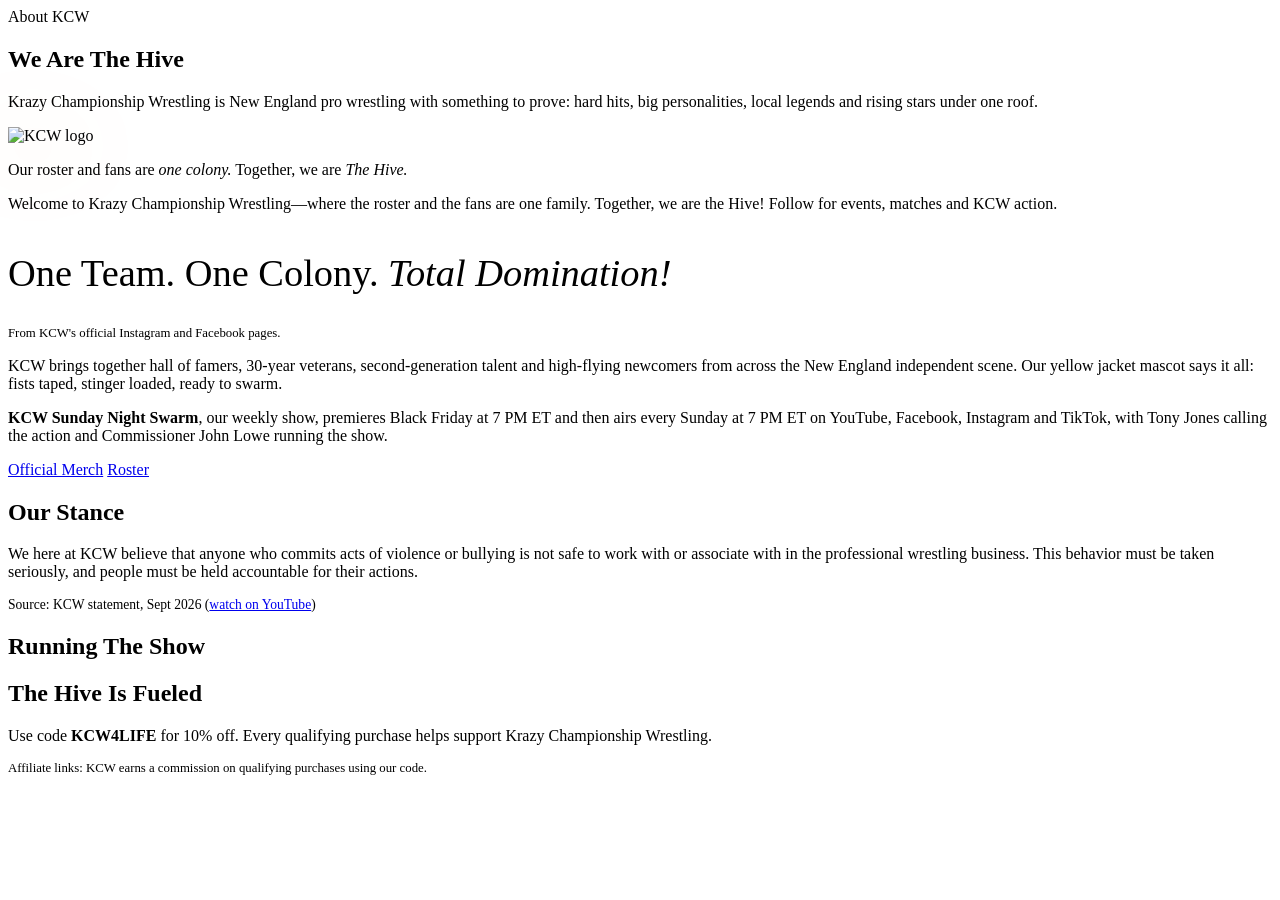
==== about.html @ 931f8c02 "Add remaining HTML pages" ====
<!doctype html>
<html lang="en"><head>
<meta charset="utf-8"><meta name="viewport" content="width=device-width,initial-scale=1">
<title>About | KCW Krazy Championship Wrestling</title>
<meta name="description" content="KCW Krazy Championship Wrestling: New England pro wrestling. Our roster and fans are one colony. Together, we are The Hive.">
<meta property="og:title" content="About | KCW Krazy Championship Wrestling"><meta property="og:description" content="KCW Krazy Championship Wrestling: New England pro wrestling. Our roster and fans are one colony. Together, we are The Hive."><meta property="og:image" content="assets/img/og-image.jpg">
<meta name="theme-color" content="#070707">
<link rel="icon" href="favicon.ico" sizes="any"><link rel="icon" type="image/png" href="assets/img/favicon-32.png"><link rel="apple-touch-icon" href="assets/img/favicon-180.png">
<link rel="preconnect" href="https://fonts.googleapis.com"><link rel="preconnect" href="https://fonts.gstatic.com" crossorigin>
<link href="https://fonts.googleapis.com/css2?family=Anton&family=Oswald:wght@400;500;600&family=Inter:wght@400;600&display=swap" rel="stylesheet">
<link rel="stylesheet" href="css/style.css">
</head>
<body data-page="about">

<section class="page-hero"><div class="wrap"><div class="eyebrow">About KCW</div><h1>We Are <span class="gold">The Hive</span></h1>
<p>Krazy Championship Wrestling is New England pro wrestling with something to prove: hard hits, big personalities, local legends and rising stars under one roof.</p></div></section>
<section class="block"><div class="wrap two" style="align-items:center">
  <div><img src="assets/img/kcw-logo.png" alt="KCW logo" style="max-height:520px;margin:auto;filter:drop-shadow(0 10px 40px rgba(255,140,0,.3))"></div>
  <div>
    <p class="quote">Our roster and fans are <em>one colony.</em> Together, we are <em>The Hive.</em></p>
    <p>Welcome to Krazy Championship Wrestling—where the roster and the fans are one family. Together, we are the Hive! Follow for events, matches and KCW action.</p>
    <p class="quote" style="font-size:clamp(1.5rem,3.2vw,2.4rem)">One Team. One Colony. <em>Total Domination!</em></p>
    <p class="muted" style="font-size:.8rem;margin-top:-8px">From KCW's official Instagram and Facebook pages.</p>
    <p>KCW brings together hall of famers, 30-year veterans, second-generation talent and high-flying newcomers from across the New England independent scene. Our yellow jacket mascot says it all: fists taped, stinger loaded, ready to swarm.</p>
    <p><b class="gold">KCW Sunday Night Swarm</b>, our weekly show, premieres Black Friday at 7 PM ET and then airs every Sunday at 7 PM ET on YouTube, Facebook, Instagram and TikTok, with Tony Jones calling the action and Commissioner John Lowe running the show.</p>
    <p><a class="btn" href="https://krazy-championship-wrestling.myspreadshop.com" target="_blank" rel="noopener">Official Merch</a> <a class="btn ghost" href="roster.html">Roster</a></p>
  </div>
</div></section>
<section class="block" style="padding-top:0"><div class="wrap panel">
  <h2>Our <span class="gold">Stance</span></h2>
  <p>We here at KCW believe that anyone who commits acts of violence or bullying is not safe to work with or associate with in the professional wrestling business. This behavior must be taken seriously, and people must be held accountable for their actions.</p>
  <p class="muted" style="font-size:.85rem">Source: KCW statement, Sept 2026 (<a href="https://www.youtube.com/watch?v=1FEtsYCvEhE" target="_blank" rel="noopener">watch on YouTube</a>)</p>
</div></section>
<section class="block" style="padding-top:0"><div class="wrap">
  <div class="section-head"><h2>Running <span class="gold">The Show</span></h2></div>
  <div class="grid roster-grid" id="about-staff"></div>
</div></section>
<section class="block" style="padding-top:0"><div class="wrap">
  <div class="section-head"><h2>The Hive Is <span class="gold">Fueled</span></h2></div>
  <p>Use code <b class="gold">KCW4LIFE</b> for 10% off. Every qualifying purchase helps support Krazy Championship Wrestling.</p>
  <div class="socials" id="about-sponsors"></div>
  <p class="muted" style="font-size:.8rem">Affiliate links: KCW earns a commission on qualifying purchases using our code.</p>
</div></section>

<script src="data/site.js"></script>
<script src="data/roster.js"></script>
<script src="js/main.js"></script>
</body></html>
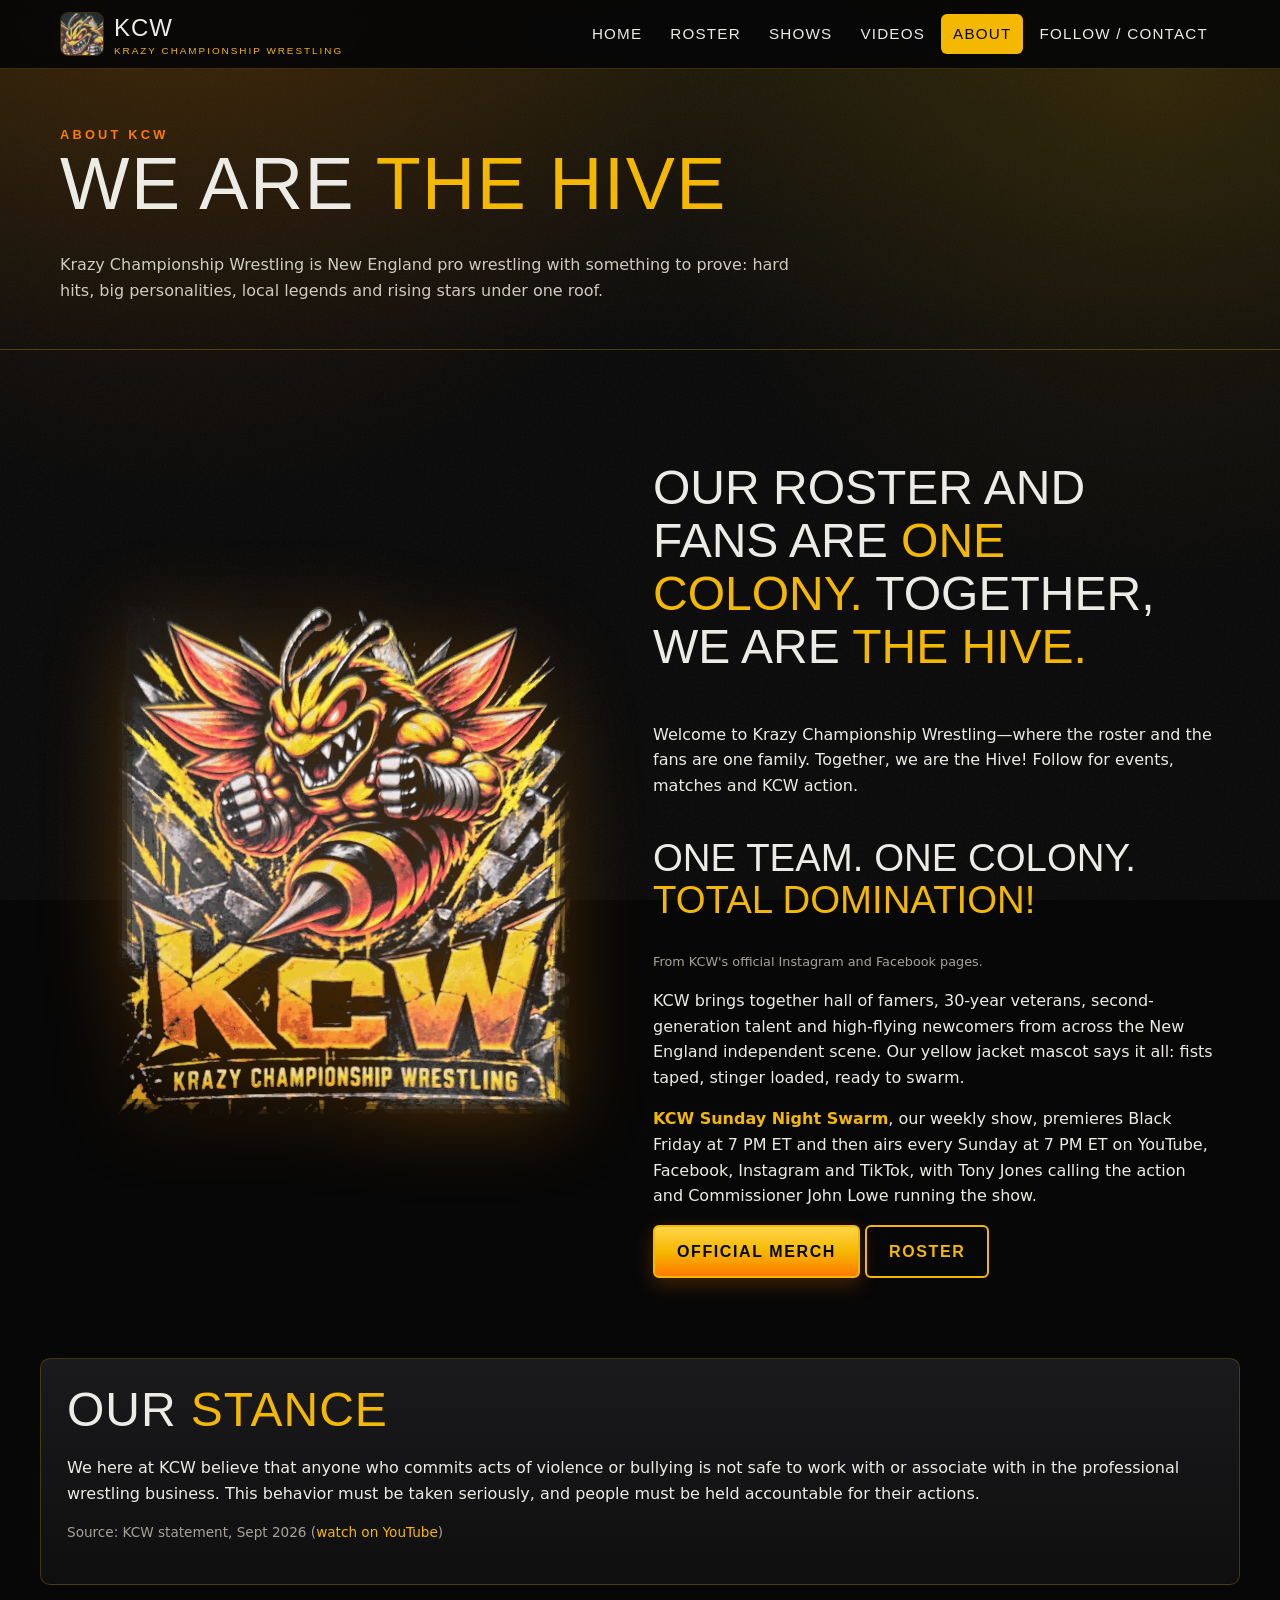
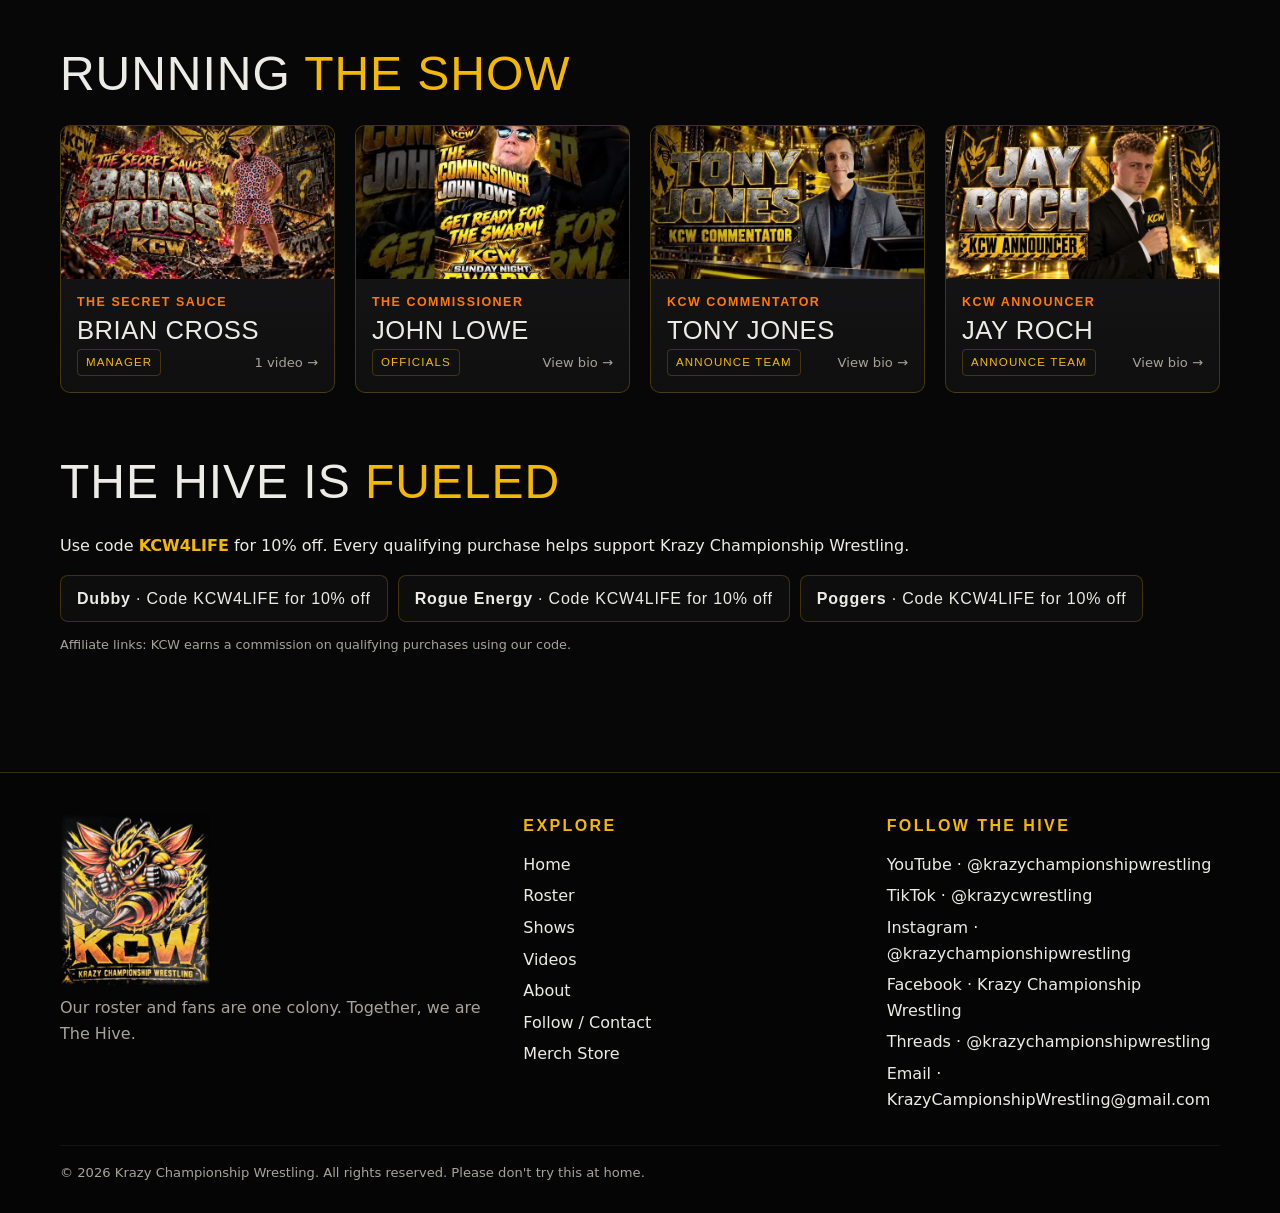
==== commit 5630b222: "Add merch page and updated site markup" ====
--- a/about.html
+++ b/about.html
@@ -23,7 +23,7 @@
     <p class="muted" style="font-size:.8rem;margin-top:-8px">From KCW's official Instagram and Facebook pages.</p>
     <p>KCW brings together hall of famers, 30-year veterans, second-generation talent and high-flying newcomers from across the New England independent scene. Our yellow jacket mascot says it all: fists taped, stinger loaded, ready to swarm.</p>
     <p><b class="gold">KCW Sunday Night Swarm</b>, our weekly show, premieres Black Friday at 7 PM ET and then airs every Sunday at 7 PM ET on YouTube, Facebook, Instagram and TikTok, with Tony Jones calling the action and Commissioner John Lowe running the show.</p>
-    <p><a class="btn" href="https://krazy-championship-wrestling.myspreadshop.com" target="_blank" rel="noopener">Official Merch</a> <a class="btn ghost" href="roster.html">Roster</a></p>
+    <p><a class="btn" href="merch.html">Official Merch</a> <a class="btn ghost" href="roster.html">Roster</a></p>
   </div>
 </div></section>
 <section class="block" style="padding-top:0"><div class="wrap panel">
--- a/css/style.css
+++ b/css/style.css
@@ -0,0 +1,193 @@
+:root{
+  --black:#070707; --coal:#0f0f10; --steel:#1a1a1c; --steel2:#26262a;
+  --gold:#f5b800; --gold2:#ffd54a; --orange:#ff7a00; --red:#e0321c;
+  --text:#ecebe6; --muted:#a7a399; --line:rgba(245,184,0,.22);
+  --display:"Anton","Bebas Neue",Impact,"Arial Narrow",sans-serif;
+  --cond:"Oswald","Arial Narrow",Arial,sans-serif;
+  --body:"Inter",system-ui,-apple-system,Segoe UI,Roboto,Arial,sans-serif;
+  --r:10px; --max:1200px;
+}
+*{box-sizing:border-box}
+html{scroll-behavior:smooth}
+body{margin:0;background:var(--black);color:var(--text);font-family:var(--body);line-height:1.6;
+  background-image:
+    radial-gradient(circle at 15% -10%,rgba(255,122,0,.16),transparent 40%),
+    radial-gradient(circle at 90% 10%,rgba(245,184,0,.10),transparent 35%),
+    url("data:image/svg+xml,%3Csvg xmlns='http://www.w3.org/2000/svg' width='160' height='160'%3E%3Cfilter id='n'%3E%3CfeTurbulence type='fractalNoise' baseFrequency='.9' numOctaves='2'/%3E%3CfeColorMatrix values='0 0 0 0 1 0 0 0 0 1 0 0 0 0 1 0 0 0 .05 0'/%3E%3C/filter%3E%3Crect width='100%25' height='100%25' filter='url(%23n)'/%3E%3C/svg%3E");
+  background-attachment:fixed}
+img{max-width:100%;display:block}
+a{color:var(--gold);text-decoration:none}
+a:hover{color:var(--gold2)}
+.wrap{max-width:var(--max);margin:0 auto;padding:0 20px}
+h1,h2,h3{font-family:var(--display);font-weight:400;letter-spacing:.02em;line-height:1.05;margin:0 0 .4em;text-transform:uppercase}
+h1{font-size:clamp(2.4rem,6vw,4.6rem)}
+h2{font-size:clamp(1.9rem,4vw,3rem)}
+h3{font-size:1.4rem}
+.gold{color:var(--gold)}
+.eyebrow{font-family:var(--cond);text-transform:uppercase;letter-spacing:.25em;font-size:.8rem;color:var(--orange);font-weight:600}
+.muted{color:var(--muted)}
+
+/* header */
+.site-header{position:sticky;top:0;z-index:50;background:rgba(7,7,7,.92);backdrop-filter:blur(8px);border-bottom:1px solid var(--line)}
+.site-header .wrap{display:flex;align-items:center;justify-content:space-between;height:68px}
+.brand{display:flex;align-items:center;gap:10px;color:var(--text)}
+.brand img{width:44px;height:44px;border-radius:8px;object-fit:cover;border:1px solid var(--line)}
+.brand span{font-family:var(--display);font-size:1.5rem;letter-spacing:.04em}
+.brand small{display:block;font-family:var(--cond);font-size:.62rem;letter-spacing:.2em;color:var(--gold);margin-top:-4px}
+.nav{display:flex;gap:4px}
+.nav a{font-family:var(--cond);text-transform:uppercase;letter-spacing:.08em;font-weight:500;color:var(--text);padding:8px 12px;border-radius:6px;font-size:.95rem}
+.nav a:hover,.nav a.active{color:var(--black);background:var(--gold)}
+.menu-btn{display:none;background:none;border:1px solid var(--line);color:var(--gold);font-size:1.4rem;border-radius:6px;padding:4px 10px;cursor:pointer}
+@media(max-width:900px){
+  .menu-btn{display:block}
+  .nav{display:none;position:absolute;top:68px;left:0;right:0;flex-direction:column;background:#0b0b0b;border-bottom:1px solid var(--line);padding:10px 16px}
+  .nav.open{display:flex}
+  .nav a{padding:12px}
+}
+
+/* buttons */
+.btn{display:inline-flex;align-items:center;gap:8px;font-family:var(--cond);text-transform:uppercase;letter-spacing:.1em;font-weight:600;padding:12px 22px;border-radius:6px;border:2px solid var(--gold);color:var(--black);background:linear-gradient(180deg,var(--gold2),var(--gold) 50%,var(--orange));box-shadow:0 6px 20px rgba(255,122,0,.25);transition:transform .15s}
+.btn:hover{transform:translateY(-2px);color:var(--black)}
+.btn.ghost{background:transparent;color:var(--gold);box-shadow:none}
+.btn.ghost:hover{background:rgba(245,184,0,.1);color:var(--gold2)}
+
+/* hero */
+.hero{position:relative;overflow:hidden;border-bottom:1px solid var(--line)}
+.hero::before{content:"";position:absolute;inset:0;background:url("../assets/img/kcw-banner.jpg") center/cover;opacity:.18;filter:blur(2px)}
+.hero::after{content:"";position:absolute;inset:0;background:linear-gradient(180deg,rgba(7,7,7,.3),var(--black))}
+.hero .wrap{position:relative;z-index:1;display:grid;grid-template-columns:1.05fr 1fr;gap:30px;align-items:center;padding-top:40px;padding-bottom:60px}
+.hero-logo{filter:drop-shadow(0 10px 40px rgba(255,140,0,.35));max-height:560px;margin:auto}
+.hero p.lead{font-size:1.2rem;color:#d8d5cc;max-width:34em}
+.hero .actions{display:flex;flex-wrap:wrap;gap:12px;margin-top:22px}
+@media(max-width:860px){.hero .wrap{grid-template-columns:1fr;text-align:center}.hero .actions{justify-content:center}.hero-logo{max-height:380px}.hero p.lead{margin:0 auto}}
+
+/* sections */
+section.block{padding:64px 0}
+.section-head{display:flex;justify-content:space-between;align-items:end;gap:20px;margin-bottom:26px;flex-wrap:wrap}
+.section-head h2{margin:0}
+.stripe{height:6px;background:repeating-linear-gradient(135deg,var(--gold) 0 18px,#000 18px 36px);opacity:.9}
+.page-hero{padding:56px 0 30px;border-bottom:1px solid var(--line);background:linear-gradient(180deg,rgba(245,184,0,.07),transparent)}
+.page-hero p{max-width:46em;color:#cfcbc1}
+
+/* cards */
+.grid{display:grid;gap:20px}
+.roster-grid{grid-template-columns:repeat(auto-fill,minmax(260px,1fr))}
+.card{background:linear-gradient(180deg,var(--steel),var(--coal));border:1px solid var(--line);border-radius:var(--r);overflow:hidden;position:relative;transition:transform .2s,box-shadow .2s,border-color .2s;color:var(--text);display:flex;flex-direction:column}
+.card:hover{transform:translateY(-4px);border-color:var(--gold);box-shadow:0 12px 36px rgba(245,184,0,.18);color:var(--text)}
+.card .ph{aspect-ratio:16/9;background:#000;overflow:hidden;position:relative}
+.card .ph img{width:100%;height:100%;object-fit:cover;transition:transform .4s}
+.card:hover .ph img{transform:scale(1.05)}
+.card .body{padding:14px 16px 16px;flex:1;display:flex;flex-direction:column}
+.card .nick{font-family:var(--cond);text-transform:uppercase;letter-spacing:.12em;color:var(--orange);font-size:.78rem;font-weight:600;min-height:1.2em}
+.card h3{margin:.15em 0 .2em;font-size:1.6rem}
+.card .meta{margin-top:auto;display:flex;justify-content:space-between;align-items:center;font-size:.82rem;color:var(--muted)}
+.tag{display:inline-block;font-family:var(--cond);text-transform:uppercase;letter-spacing:.1em;font-size:.72rem;padding:3px 8px;border-radius:4px;border:1px solid var(--line);color:var(--gold)}
+.tag.kcw{background:var(--gold);color:#000;border-color:var(--gold)}
+.placeholder-photo{width:100%;height:100%;display:flex;flex-direction:column;align-items:center;justify-content:center;gap:8px;background:repeating-linear-gradient(135deg,#141414 0 14px,#101010 14px 28px);color:var(--muted);font-family:var(--cond);letter-spacing:.15em;text-transform:uppercase;font-size:.85rem}
+.placeholder-photo svg{width:64px;height:64px;opacity:.5}
+
+/* filter */
+.filters{display:flex;flex-wrap:wrap;gap:8px;margin:0 0 24px}
+.filters button{font-family:var(--cond);text-transform:uppercase;letter-spacing:.1em;background:transparent;color:var(--text);border:1px solid var(--line);border-radius:999px;padding:8px 16px;cursor:pointer;font-size:.9rem}
+.filters button.on,.filters button:hover{background:var(--gold);color:#000;border-color:var(--gold)}
+.search{background:#0c0c0c;border:1px solid var(--line);color:var(--text);border-radius:999px;padding:9px 16px;font-size:.95rem;min-width:220px}
+
+/* event */
+.event{display:grid;grid-template-columns:120px 1fr auto;gap:20px;align-items:center;background:linear-gradient(90deg,rgba(245,184,0,.08),transparent);border:1px solid var(--line);border-left:5px solid var(--gold);border-radius:var(--r);padding:18px 20px;margin-bottom:14px}
+.event .date{text-align:center;font-family:var(--display);line-height:1}
+.event .date .m{color:var(--orange);font-size:1.1rem;letter-spacing:.1em}
+.event .date .d{font-size:3rem}
+.event .date .w{font-family:var(--cond);font-size:.8rem;color:var(--muted);letter-spacing:.15em;text-transform:uppercase}
+.event h3{margin:0 0 4px}
+@media(max-width:700px){.event{grid-template-columns:80px 1fr}.event .date .d{font-size:2.3rem}.event .cta{grid-column:1/-1}}
+.countdown{display:flex;gap:10px;margin:14px 0}
+.countdown div{background:#000;border:1px solid var(--line);border-radius:8px;padding:8px 12px;text-align:center;min-width:70px}
+.countdown b{display:block;font-family:var(--display);font-size:2rem;color:var(--gold);line-height:1}
+.countdown span{font-family:var(--cond);font-size:.7rem;letter-spacing:.15em;text-transform:uppercase;color:var(--muted)}
+
+/* video */
+.video-grid{grid-template-columns:repeat(auto-fill,minmax(300px,1fr))}
+.yt{position:relative;aspect-ratio:16/9;background:#000;border-radius:8px;overflow:hidden;cursor:pointer;border:1px solid var(--line)}
+.yt.short{aspect-ratio:9/16;max-height:520px}
+.yt img{width:100%;height:100%;object-fit:cover;opacity:.85;transition:opacity .2s}
+.yt:hover img{opacity:1}
+.yt .play{position:absolute;inset:0;margin:auto;width:68px;height:48px;background:var(--red);border-radius:12px;display:flex;align-items:center;justify-content:center;box-shadow:0 4px 18px rgba(0,0,0,.6)}
+.yt .play::after{content:"";border-left:18px solid #fff;border-top:11px solid transparent;border-bottom:11px solid transparent;margin-left:4px}
+.yt iframe{position:absolute;inset:0;width:100%;height:100%;border:0}
+.vcap{padding:10px 2px 0}
+.vcap b{display:block;font-family:var(--cond);font-weight:500;font-size:1.02rem;line-height:1.3}
+.vcap small{color:var(--muted)}
+
+/* wrestler page */
+.w-hero{display:grid;grid-template-columns:1.25fr 1fr;gap:34px;align-items:start;padding:40px 0}
+.w-hero .photo{border-radius:var(--r);overflow:hidden;border:2px solid var(--gold);box-shadow:0 20px 60px rgba(255,122,0,.2);background:#000;aspect-ratio:16/9}
+.w-hero .photo img{width:100%;height:100%;object-fit:cover}
+.w-hero h1{margin-bottom:.1em}
+.w-hero .nick{font-family:var(--cond);text-transform:uppercase;letter-spacing:.2em;color:var(--orange);font-weight:600}
+@media(max-width:860px){.w-hero{grid-template-columns:1fr}}
+.stats{width:100%;border-collapse:collapse;margin:16px 0}
+.stats th,.stats td{text-align:left;padding:10px 12px;border-bottom:1px solid rgba(255,255,255,.07);vertical-align:top}
+.stats th{font-family:var(--cond);text-transform:uppercase;letter-spacing:.1em;color:var(--gold);font-weight:500;width:38%;font-size:.88rem}
+.stats td small{display:block;color:var(--muted);font-size:.72rem}
+.bio{font-size:1.12rem;border-left:4px solid var(--gold);padding:6px 0 6px 18px;margin:18px 0;color:#e8e4da}
+.bio-src{font-size:.78rem;color:var(--muted)}
+.coming{display:inline-block;border:1px dashed var(--orange);color:var(--orange);padding:8px 14px;border-radius:6px;font-family:var(--cond);letter-spacing:.12em;text-transform:uppercase;font-size:.85rem}
+.match-list{list-style:none;padding:0;margin:0;display:grid;gap:12px}
+.match{display:grid;grid-template-columns:168px 1fr;gap:16px;align-items:center;background:var(--coal);border:1px solid rgba(255,255,255,.07);border-radius:8px;padding:10px;color:var(--text)}
+.match:hover{border-color:var(--gold);color:var(--text)}
+.match img{border-radius:6px;aspect-ratio:16/9;object-fit:cover;width:100%;background:#000}
+.match .t{font-family:var(--cond);font-size:1.05rem;line-height:1.3}
+.match .s{font-size:.82rem;color:var(--muted);margin-top:4px;display:flex;gap:8px;flex-wrap:wrap;align-items:center}
+.match .noimg{aspect-ratio:16/9;display:flex;align-items:center;justify-content:center;background:#111;border-radius:6px;font-family:var(--cond);color:var(--gold);letter-spacing:.1em}
+@media(max-width:560px){.match{grid-template-columns:110px 1fr}}
+
+/* socials */
+.socials{display:flex;flex-wrap:wrap;gap:10px}
+.soc{display:inline-flex;align-items:center;gap:10px;padding:10px 16px;border-radius:8px;border:1px solid var(--line);background:#0d0d0d;color:var(--text);font-family:var(--cond);letter-spacing:.05em}
+.soc:hover{border-color:var(--gold);color:var(--gold2)}
+.soc svg{width:22px;height:22px;flex:none}
+.soc-big{display:grid;grid-template-columns:repeat(auto-fit,minmax(240px,1fr));gap:16px}
+.soc-big a{display:flex;flex-direction:column;gap:6px;padding:26px;border-radius:var(--r);border:1px solid var(--line);background:linear-gradient(160deg,#151515,#0a0a0a);color:var(--text)}
+.soc-big a:hover{border-color:var(--gold);transform:translateY(-3px)}
+.soc-big svg{width:40px;height:40px}
+.soc-big b{font-family:var(--display);font-size:1.6rem;letter-spacing:.03em;text-transform:uppercase}
+
+.panel{background:linear-gradient(180deg,var(--steel),var(--coal));border:1px solid var(--line);border-radius:var(--r);padding:26px}
+.two{display:grid;grid-template-columns:1fr 1fr;gap:26px}
+@media(max-width:800px){.two{grid-template-columns:1fr}}
+.quote{font-family:var(--display);font-size:clamp(1.8rem,4vw,3rem);text-transform:uppercase;line-height:1.1}
+.quote em{color:var(--gold);font-style:normal}
+
+/* footer */
+.site-footer{border-top:1px solid var(--line);margin-top:40px;padding:40px 0 30px;background:#050505}
+.site-footer .wrap{display:grid;grid-template-columns:1.3fr 1fr 1fr;gap:30px}
+.site-footer h4{font-family:var(--cond);text-transform:uppercase;letter-spacing:.15em;color:var(--gold);margin:0 0 10px}
+.site-footer a{color:var(--text);display:block;padding:3px 0}
+.site-footer a:hover{color:var(--gold)}
+.site-footer .copy{grid-column:1/-1;border-top:1px solid rgba(255,255,255,.06);padding-top:16px;font-size:.82rem;color:var(--muted)}
+@media(max-width:760px){.site-footer .wrap{grid-template-columns:1fr}}
+.breadcrumb{font-family:var(--cond);text-transform:uppercase;letter-spacing:.1em;font-size:.85rem;padding-top:22px}
+.notice{font-size:.85rem;color:var(--muted);border:1px dashed rgba(255,255,255,.15);padding:10px 14px;border-radius:8px}
+@media(max-width:600px){
+  .roster-grid{grid-template-columns:1fr 1fr;gap:12px}
+  .card .body{padding:10px}
+  .card h3{font-size:1.15rem}
+  .card .nick{font-size:.62rem;letter-spacing:.08em}
+  .card .meta{flex-direction:column;align-items:flex-start;gap:4px;font-size:.72rem}
+  .filters .search{min-width:0;width:100%}
+}
+
+/* merch */
+.merch-official{display:grid;grid-template-columns:minmax(220px,380px) 1fr;gap:28px;align-items:center;padding:22px;border:1px solid var(--line);border-radius:var(--r);background:linear-gradient(160deg,#151515,#0a0a0a)}
+.merch-official .photo img{width:100%;border-radius:8px;border:1px solid var(--line);display:block}
+.merch-grid{grid-template-columns:repeat(auto-fill,minmax(230px,1fr))}
+.merch-card .photo img{width:100%;aspect-ratio:9/11;object-fit:cover;object-position:center top}
+.merch-card .body .actions{display:flex;flex-wrap:wrap;gap:8px}
+.merch-bio .photo img{width:100%;border-radius:10px;border:1px solid var(--line)}
+@media(max-width:800px){
+  .merch-official{grid-template-columns:1fr}
+  .merch-grid{grid-template-columns:1fr 1fr;gap:12px}
+}
+@media(max-width:520px){
+  .merch-grid{grid-template-columns:1fr}
+}
